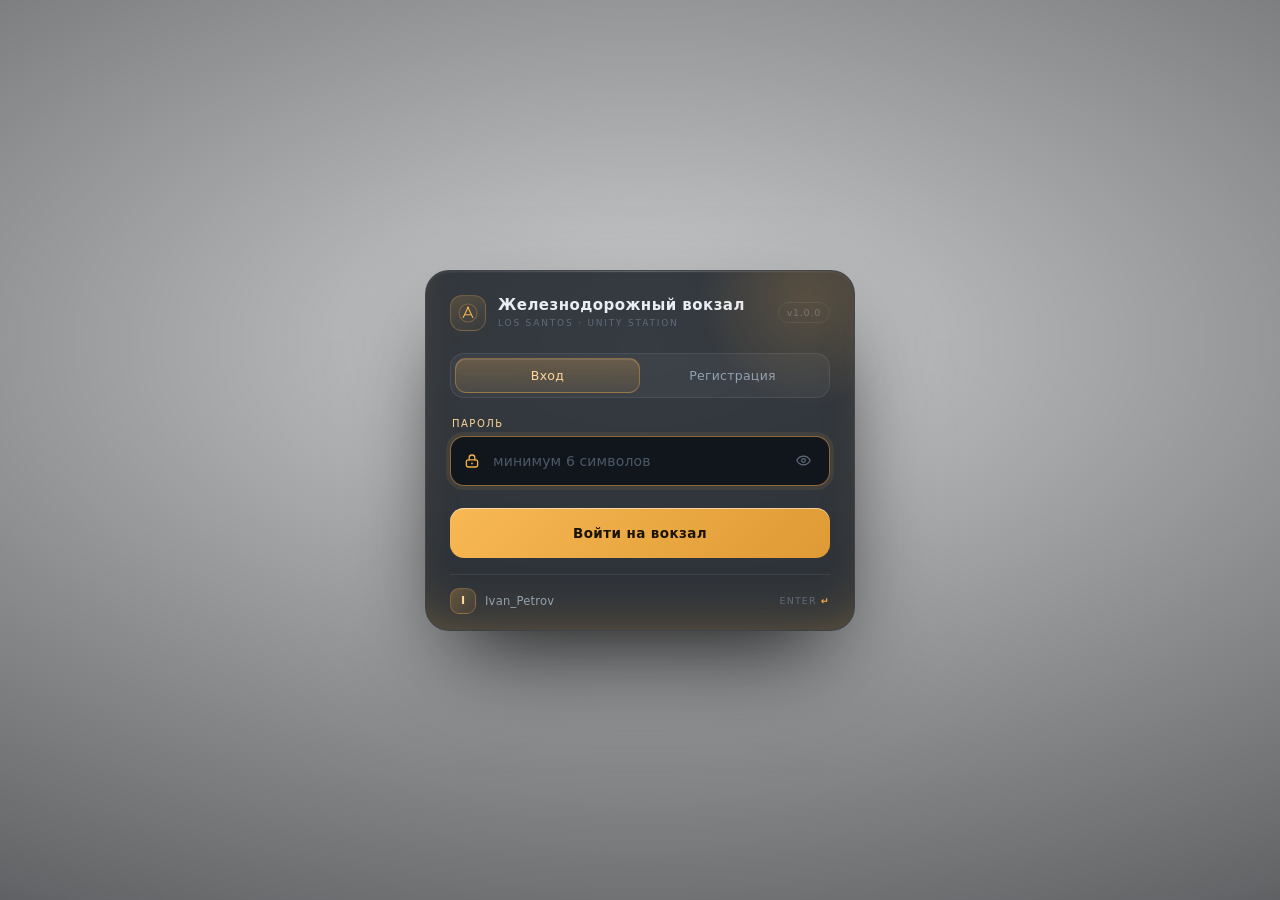
==== server/scriptfiles/cef/railway_auth/index.html @ 7f42e1a2 "Сервер SA-MP 0.3.7 R5-2 «Железнодорожный вокзал» с CEF-интерфейсом Готовый сервер под Windows: samp-" ====
<!doctype html>
<html lang="ru">
<head>
<meta charset="utf-8">
<meta name="viewport" content="width=device-width, initial-scale=1">
<title>Железнодорожный вокзал — вход</title>
<link rel="stylesheet" href="style.css">
</head>
<body>

  <div class="veil"></div>
  <div class="rails" aria-hidden="true"></div>

  <main class="stage">
    <section class="card" id="card">

      <header class="brand">
        <span class="logo" aria-hidden="true">
          <svg viewBox="0 0 32 32" fill="none" stroke="currentColor" stroke-width="1.6"
               stroke-linecap="round" stroke-linejoin="round">
            <circle cx="16" cy="16" r="13" opacity=".28"/>
            <path class="logo-track" d="M9 22.5 16 8l7 14.5"/>
            <path class="logo-line" d="M11.2 18.6h9.6"/>
            <circle cx="16" cy="8" r="1.5" fill="currentColor" stroke="none"/>
          </svg>
        </span>
        <span class="brand-text">
          <h1>Железнодорожный вокзал</h1>
          <p>LOS SANTOS · UNITY STATION</p>
        </span>
        <span class="version" id="version">v1.0.0</span>
      </header>

      <div class="tabs" id="tabs" role="tablist">
        <span class="pill" id="pill" aria-hidden="true"></span>
        <button class="tab is-active" type="button" data-mode="login" role="tab" aria-selected="true">Вход</button>
        <button class="tab" type="button" data-mode="register" role="tab" aria-selected="false">Регистрация</button>
      </div>

      <form class="form" id="form" autocomplete="off" novalidate>

        <label class="field" id="field-pass">
          <span class="field-label">Пароль</span>
          <span class="field-box">
            <svg class="ico" viewBox="0 0 24 24" fill="none" stroke="currentColor" stroke-width="1.7"
                 stroke-linecap="round" stroke-linejoin="round" aria-hidden="true">
              <rect x="4.5" y="10.5" width="15" height="9.5" rx="2.6"/>
              <path d="M8.2 10.5V7.8a3.8 3.8 0 0 1 7.6 0v2.7"/>
              <circle cx="12" cy="15.3" r="1.15" fill="currentColor" stroke="none"/>
            </svg>
            <input type="password" id="pass" name="pass" maxlength="64" spellcheck="false"
                   autocomplete="new-password" placeholder="минимум 6 символов" aria-describedby="msg-pass">
            <button class="eye" type="button" id="eye" aria-label="Показать пароль">
              <svg viewBox="0 0 24 24" fill="none" stroke="currentColor" stroke-width="1.7"
                   stroke-linecap="round" stroke-linejoin="round" aria-hidden="true">
                <path d="M2.5 12S6 5.8 12 5.8 21.5 12 21.5 12 18 18.2 12 18.2 2.5 12 2.5 12Z"/>
                <circle cx="12" cy="12" r="2.6"/>
              </svg>
            </button>
          </span>
          <span class="field-msg" id="msg-pass"></span>
        </label>

        <label class="field field-repeat" id="field-repeat">
          <span class="field-label">Повторите пароль</span>
          <span class="field-box">
            <svg class="ico" viewBox="0 0 24 24" fill="none" stroke="currentColor" stroke-width="1.7"
                 stroke-linecap="round" stroke-linejoin="round" aria-hidden="true">
              <path d="M12 3.5 4.6 6.4v5.2c0 4.3 3.1 7.4 7.4 9 4.3-1.6 7.4-4.7 7.4-9V6.4Z"/>
              <path d="m8.9 11.8 2.2 2.2 4-4.2"/>
            </svg>
            <input type="password" id="pass2" name="pass2" maxlength="64" spellcheck="false"
                   autocomplete="new-password" placeholder="ещё раз">
          </span>
          <span class="field-msg" id="msg-repeat"></span>
        </label>

        <div class="strength" id="strength" aria-hidden="true">
          <div class="bars"><i></i><i></i><i></i><i></i></div>
          <span class="strength-text" id="strength-text">надёжность пароля</span>
        </div>

        <button class="submit" id="submit" type="submit">
          <span class="submit-label" id="submit-label">Войти на вокзал</span>
          <span class="spinner" aria-hidden="true"></span>
          <span class="done" aria-hidden="true">
            <svg viewBox="0 0 24 24" fill="none" stroke="currentColor" stroke-width="2.4"
                 stroke-linecap="round" stroke-linejoin="round"><path d="m5 12.5 4.5 4.5L19 7.5"/></svg>
          </span>
        </button>

      </form>

      <footer class="foot">
        <div class="player">
          <span class="avatar" id="avatar" aria-hidden="true">?</span>
          <span class="player-name" id="nick">подключение…</span>
        </div>
        <span class="hint" id="hint">Enter <b>↵</b></span>
      </footer>

    </section>
  </main>

  <div class="toast" id="toast" role="status" aria-live="polite">
    <span class="toast-dot" id="toast-dot"></span>
    <span class="toast-text" id="toast-text"></span>
  </div>

  <script src="app.js"></script>
</body>
</html>
---- server/scriptfiles/cef/railway_auth/style.css ----
/* ============================================================================
   Railway — экран входа/регистрации (CEF, SA-MP)
   Полностью автономный стиль: без внешних шрифтов и CDN.
   ========================================================================== */

:root{
  --stroke:        rgba(255,255,255,.075);
  --stroke-strong: rgba(255,255,255,.16);
  --card:          rgba(17,23,31,.80);
  --text:          #E9EEF6;
  --muted:         #93A0B1;
  --dim:           #5F6B7B;
  --accent:        #F5B04C;
  --accent-2:      #FFD79A;
  --ok:            #6FE3A1;
  --err:           #FF7070;
  --ease:          cubic-bezier(.16,1,.3,1);
}

*{ box-sizing:border-box; }

html,body{
  height:100%;
  margin:0;
  background:transparent;
  overflow:hidden;
  font-family:"Segoe UI", system-ui, -apple-system, "Helvetica Neue", Arial, sans-serif;
  color:var(--text);
  -webkit-font-smoothing:antialiased;
  text-rendering:optimizeLegibility;
  cursor:default;
  user-select:none;
}

/* ---------------------------------------------------------------- фон сцены */

.veil{
  position:fixed; inset:0;
  background:
    radial-gradient(120% 90% at 50% 38%, rgba(6,10,15,.20) 0%, rgba(4,7,11,.62) 78%, rgba(3,5,8,.78) 100%);
  animation:veilIn 1.1s var(--ease) both;
}

.rails{
  position:fixed; inset:-25% -10%;
  opacity:.5;
  background-image:
    repeating-linear-gradient(115deg,
      rgba(245,176,76,.055) 0 1px,
      transparent 1px 74px),
    repeating-linear-gradient(115deg,
      rgba(255,255,255,.02) 0 1px,
      transparent 1px 18px);
  -webkit-mask-image:radial-gradient(70% 60% at 50% 45%, #000 0%, transparent 78%);
          mask-image:radial-gradient(70% 60% at 50% 45%, #000 0%, transparent 78%);
  animation:railDrift 26s ease-in-out infinite alternate;
  pointer-events:none;
}

/* ---------------------------------------------------------------- сцена */

.stage{
  position:fixed; inset:0;
  display:grid; place-items:center;
  padding:22px;
  transition:opacity .5s var(--ease);
}
.stage.is-leaving{ opacity:0; }

/* ---------------------------------------------------------------- карточка */

.card{
  position:relative;
  width:min(430px, 94vw);
  padding:24px 24px 16px;
  border-radius:24px;
  background:var(--card);
  border:1px solid var(--stroke);
  box-shadow:
    0 40px 90px -30px rgba(0,0,0,.92),
    0 2px 0 0 rgba(255,255,255,.03) inset,
    0 -30px 70px -50px rgba(245,176,76,.55) inset;
  backdrop-filter:blur(26px) saturate(130%);
  -webkit-backdrop-filter:blur(26px) saturate(130%);
  overflow:hidden;
  animation:cardIn .9s var(--ease) both;
}
.card::before{
  content:"";
  position:absolute; inset:0 0 auto 0; height:1px;
  background:linear-gradient(90deg, transparent, rgba(255,255,255,.35), transparent);
  opacity:.55;
}
.card::after{
  content:"";
  position:absolute; right:-70px; top:-90px; width:230px; height:230px;
  background:radial-gradient(circle, rgba(245,176,76,.20), transparent 68%);
  filter:blur(6px);
  pointer-events:none;
}

/* ---------------------------------------------------------------- шапка */

.brand{
  display:flex; align-items:center; gap:12px;
  animation:fadeUp .7s var(--ease) .06s both;
}
.logo{
  width:36px; height:36px; flex:none;
  display:grid; place-items:center;
  color:var(--accent);
  border-radius:12px;
  background:linear-gradient(150deg, rgba(245,176,76,.18), rgba(245,176,76,.02));
  border:1px solid rgba(245,176,76,.26);
  box-shadow:0 10px 24px -16px rgba(245,176,76,.9);
}
.logo svg{ width:22px; height:22px; }
.logo-track{
  stroke-dasharray:34;
  stroke-dashoffset:34;
  animation:draw 1.3s var(--ease) .35s forwards;
}
.logo-line{
  stroke-dasharray:12;
  stroke-dashoffset:12;
  animation:draw 1s var(--ease) .8s forwards;
}

.brand-text{ min-width:0; }
.brand-text h1{
  margin:0;
  font-size:15px;
  font-weight:600;
  letter-spacing:.03em;
  line-height:1.15;
  white-space:nowrap;
  overflow:hidden;
  text-overflow:ellipsis;
}
.brand-text p{
  margin:4px 0 0;
  font-size:9px;
  letter-spacing:.2em;
  color:var(--dim);
  text-transform:uppercase;
}

.version{
  margin-left:auto;
  flex:none;
  font-size:9.5px;
  letter-spacing:.08em;
  color:var(--dim);
  padding:4px 8px;
  border-radius:999px;
  border:1px solid var(--stroke);
  font-variant-numeric:tabular-nums;
}

/* ---------------------------------------------------------------- табы */

.tabs{
  position:relative;
  margin-top:22px;
  display:grid;
  grid-template-columns:1fr 1fr;
  padding:4px;
  border-radius:14px;
  background:rgba(255,255,255,.038);
  border:1px solid var(--stroke);
  animation:fadeUp .7s var(--ease) .12s both;
}
.pill{
  position:absolute; top:4px; left:4px;
  width:calc(50% - 4px); height:calc(100% - 8px);
  border-radius:11px;
  background:linear-gradient(180deg, rgba(245,176,76,.24), rgba(245,176,76,.09));
  border:1px solid rgba(245,176,76,.34);
  box-shadow:0 1px 0 rgba(255,255,255,.10) inset, 0 10px 24px -18px rgba(245,176,76,.95);
  transition:transform .44s var(--ease);
}
.card.mode-register .pill{ transform:translateX(100%); }

.tab{
  position:relative; z-index:1;
  appearance:none; border:0; background:none;
  padding:10px 0;
  font-family:inherit;
  font-size:12.5px;
  font-weight:500;
  letter-spacing:.02em;
  color:var(--muted);
  cursor:pointer;
  transition:color .3s var(--ease);
}
.tab:hover{ color:#C6D0DE; }
.tab.is-active{ color:var(--accent-2); }

/* ---------------------------------------------------------------- форма */

.form{
  margin-top:20px;
  display:flex; flex-direction:column; gap:13px;
  animation:fadeUp .7s var(--ease) .18s both;
}

.field{ display:block; }
.field-label{
  display:block;
  margin:0 0 7px 2px;
  font-size:10px;
  letter-spacing:.15em;
  text-transform:uppercase;
  color:var(--dim);
  transition:color .3s var(--ease);
}
.field:focus-within .field-label{ color:var(--accent-2); }

.field-box{
  display:flex; align-items:center; gap:10px;
  height:50px;
  padding:0 12px;
  border-radius:14px;
  background:rgba(7,11,16,.62);
  border:1px solid var(--stroke);
  transition:border-color .25s var(--ease), box-shadow .3s var(--ease), background .25s var(--ease);
}
.field:focus-within .field-box{
  border-color:rgba(245,176,76,.55);
  background:rgba(9,14,20,.78);
  box-shadow:0 0 0 4px rgba(245,176,76,.09), 0 14px 34px -26px rgba(245,176,76,.95);
}
.field.is-error .field-box{
  border-color:rgba(255,112,112,.62);
  box-shadow:0 0 0 4px rgba(255,112,112,.09);
}

.ico{
  width:18px; height:18px; flex:none;
  color:var(--dim);
  transition:color .25s var(--ease), transform .25s var(--ease);
}
.field:focus-within .ico{ color:var(--accent); }
.field.is-error .ico{ color:var(--err); }

input{
  flex:1; min-width:0;
  background:none; border:0; outline:none;
  font-family:inherit;
  font-size:14px;
  letter-spacing:.02em;
  color:var(--text);
  caret-color:var(--accent);
}
input::placeholder{ color:#4C5866; letter-spacing:.01em; }
input::-ms-reveal,input::-ms-clear{ display:none; }

.eye{
  flex:none;
  display:grid; place-items:center;
  width:28px; height:28px;
  padding:0;
  border:0; border-radius:9px;
  background:none;
  color:var(--dim);
  cursor:pointer;
  transition:color .2s var(--ease), background .2s var(--ease);
}
.eye:hover{ color:var(--text); background:rgba(255,255,255,.06); }
.eye svg{ width:17px; height:17px; }
.eye.is-on{ color:var(--accent); }

.field-msg{
  display:block;
  margin:6px 0 0 2px;
  font-size:11px;
  line-height:1.3;
  color:var(--err);
  opacity:0;
  transform:translateY(-4px);
  transition:opacity .28s var(--ease), transform .28s var(--ease);
}
.field.is-error .field-msg{ opacity:1; transform:none; }

.field-repeat{ display:none; }
.card.mode-register .field-repeat{ display:block; animation:fieldIn .5s var(--ease) both; }

/* ---------------------------------------------------------------- надёжность пароля */

.strength{
  display:none;
  align-items:center;
  gap:10px;
  margin-top:-2px;
}
.card.mode-register .strength{ display:flex; animation:fieldIn .5s var(--ease) .05s both; }

.bars{ display:flex; gap:5px; flex:1; }
.bars i{
  height:3px; flex:1;
  border-radius:999px;
  background:rgba(255,255,255,.08);
  transition:background .4s var(--ease), box-shadow .4s var(--ease);
}
.strength[data-level="1"] .bars i:nth-child(-n+1){ background:#E2585B; }
.strength[data-level="2"] .bars i:nth-child(-n+2){ background:#E0A24A; }
.strength[data-level="3"] .bars i:nth-child(-n+3){ background:#F5CE7B; }
.strength[data-level="4"] .bars i{ background:#6FE3A1; box-shadow:0 0 12px -4px rgba(111,227,161,.8); }

.strength-text{
  flex:none;
  min-width:112px;
  text-align:right;
  font-size:10px;
  letter-spacing:.06em;
  color:var(--dim);
  transition:color .4s var(--ease);
}

/* ---------------------------------------------------------------- кнопка */

.submit{
  position:relative;
  margin-top:3px;
  height:50px;
  width:100%;
  border:0; border-radius:14px;
  background:linear-gradient(135deg, #F8B854, #DE9A34);
  color:#1B1305;
  font-family:inherit;
  font-size:13.5px;
  font-weight:700;
  letter-spacing:.03em;
  cursor:pointer;
  display:grid; place-items:center;
  overflow:hidden;
  box-shadow:
    0 22px 40px -26px rgba(245,176,76,1),
    0 1px 0 rgba(255,255,255,.5) inset;
  transition:transform .18s var(--ease), filter .3s var(--ease), box-shadow .3s var(--ease), background .35s var(--ease);
}
.submit::after{
  content:"";
  position:absolute; inset:0;
  background:linear-gradient(115deg, transparent 28%, rgba(255,255,255,.42) 50%, transparent 72%);
  transform:translateX(-130%);
  pointer-events:none;
}
.submit:hover{ transform:translateY(-1px); filter:brightness(1.045); }
.submit:hover::after{ animation:sweep .85s var(--ease); }
.submit:active{ transform:translateY(0) scale(.994); }
.card:not(.is-ready) .submit{ pointer-events:none; opacity:.5; }

.submit-label{ transition:opacity .25s var(--ease), transform .3s var(--ease); }
.spinner{
  position:absolute;
  width:18px; height:18px;
  border-radius:50%;
  border:2px solid rgba(27,19,5,.28);
  border-top-color:#1B1305;
  opacity:0;
  transition:opacity .2s var(--ease);
  animation:spin .72s linear infinite;
}
.done{
  position:absolute;
  display:grid; place-items:center;
  opacity:0;
  transform:scale(.6);
  transition:opacity .25s var(--ease), transform .35s var(--ease);
}
.done svg{ width:22px; height:22px; }

.submit.is-loading .submit-label{ opacity:0; transform:translateY(-6px); }
.submit.is-loading .spinner{ opacity:1; }
.submit.is-done{ background:linear-gradient(135deg, #79E6AE, #4CCF87); }
.submit.is-done .submit-label,
.submit.is-done .spinner{ opacity:0; }
.submit.is-done .done{ opacity:1; transform:none; }

/* ---------------------------------------------------------------- подвал */

.foot{
  margin-top:16px;
  padding-top:13px;
  border-top:1px solid var(--stroke);
  display:flex; align-items:center; justify-content:space-between;
  gap:12px;
  animation:fadeUp .7s var(--ease) .24s both;
}
.player{ display:flex; align-items:center; gap:9px; min-width:0; }
.avatar{
  width:26px; height:26px; flex:none;
  display:grid; place-items:center;
  border-radius:9px;
  font-size:11px; font-weight:600;
  color:var(--accent-2);
  background:linear-gradient(145deg, rgba(245,176,76,.26), rgba(245,176,76,.05));
  border:1px solid rgba(245,176,76,.3);
}
.player-name{
  font-size:11.5px;
  letter-spacing:.02em;
  color:var(--muted);
  white-space:nowrap; overflow:hidden; text-overflow:ellipsis;
  max-width:220px;
}
.hint{
  flex:none;
  font-size:9.5px;
  letter-spacing:.12em;
  text-transform:uppercase;
  color:var(--dim);
}
.hint b{ color:var(--accent); font-weight:600; }

/* ---------------------------------------------------------------- тост */

.toast{
  position:fixed;
  top:36px; left:50%;
  display:flex; align-items:center; gap:10px;
  max-width:min(560px, 88vw);
  padding:11px 16px;
  border-radius:14px;
  background:rgba(13,19,26,.95);
  border:1px solid var(--stroke);
  box-shadow:0 26px 60px -28px #000;
  font-size:12.5px;
  line-height:1.35;
  color:var(--text);
  opacity:0;
  transform:translate(-50%,-14px);
  pointer-events:none;
  transition:opacity .38s var(--ease), transform .48s var(--ease);
}
.toast.is-visible{ opacity:1; transform:translate(-50%,0); }
.toast-dot{
  width:7px; height:7px; flex:none;
  border-radius:50%;
  background:var(--accent);
}
.toast.is-ok .toast-dot{ background:var(--ok); box-shadow:0 0 12px rgba(111,227,161,.8); }
.toast.is-err .toast-dot{ background:var(--err); box-shadow:0 0 12px rgba(255,112,112,.8); }

/* ---------------------------------------------------------------- анимации */

@keyframes cardIn{
  0%   { opacity:0; transform:translateY(26px) scale(.972); filter:blur(6px); }
  60%  { opacity:1; filter:blur(0); }
  100% { opacity:1; transform:translateY(0) scale(1); filter:blur(0); }
}
@keyframes fadeUp{
  from{ opacity:0; transform:translateY(10px); }
  to  { opacity:1; transform:none; }
}
@keyframes fieldIn{
  from{ opacity:0; transform:translateY(-6px); }
  to  { opacity:1; transform:none; }
}
@keyframes veilIn{ from{ opacity:0; } to{ opacity:1; } }
@keyframes draw{ to{ stroke-dashoffset:0; } }
@keyframes spin{ to{ transform:rotate(360deg); } }
@keyframes sweep{ from{ transform:translateX(-130%); } to{ transform:translateX(130%); } }
@keyframes railDrift{
  from{ transform:translate3d(-1.5%, -1%, 0); }
  to  { transform:translate3d(1.5%, 1%, 0); }
}
@keyframes shake{
  10%, 90% { transform:translateX(-1.5px); }
  20%, 80% { transform:translateX(2.5px); }
  30%, 50%, 70% { transform:translateX(-4px); }
  40%, 60% { transform:translateX(4px); }
}
.card.is-shaking{ animation:shake .5s cubic-bezier(.36,.07,.19,.97) both; }

@media (prefers-reduced-motion: reduce){
  *{ animation-duration:.01ms !important; animation-iteration-count:1 !important; transition-duration:.01ms !important; }
}
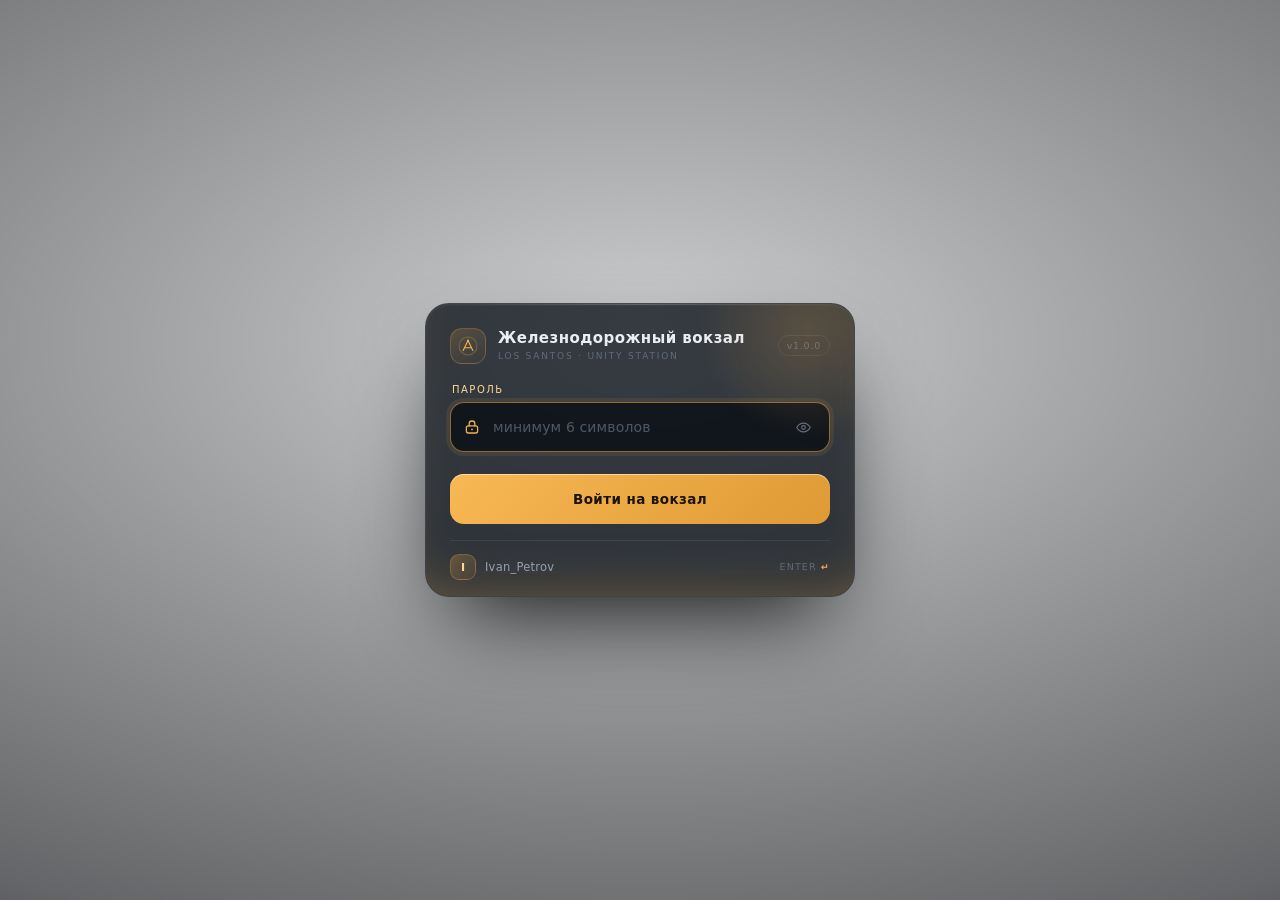
==== commit 9734fcb4: "Recover delayed CEF pages, bind vehicle menu to backslash, add map teleport confirmation Co-authored" ====
--- a/server/scriptfiles/cef/railway_auth/index.html
+++ b/server/scriptfiles/cef/railway_auth/index.html
@@ -107,6 +107,6 @@
     <span class="toast-text" id="toast-text"></span>
   </div>
 
-  <script src="app.js"></script>
+  <script src="bridge.js"></script><script src="app.js"></script>
 </body>
 </html>
--- a/server/scriptfiles/cef/railway_auth/style.css
+++ b/server/scriptfiles/cef/railway_auth/style.css
@@ -477,3 +477,5 @@
 @media (prefers-reduced-motion: reduce){
   *{ animation-duration:.01ms !important; animation-iteration-count:1 !important; transition-duration:.01ms !important; }
 }
+
+[hidden]{display:none!important}
